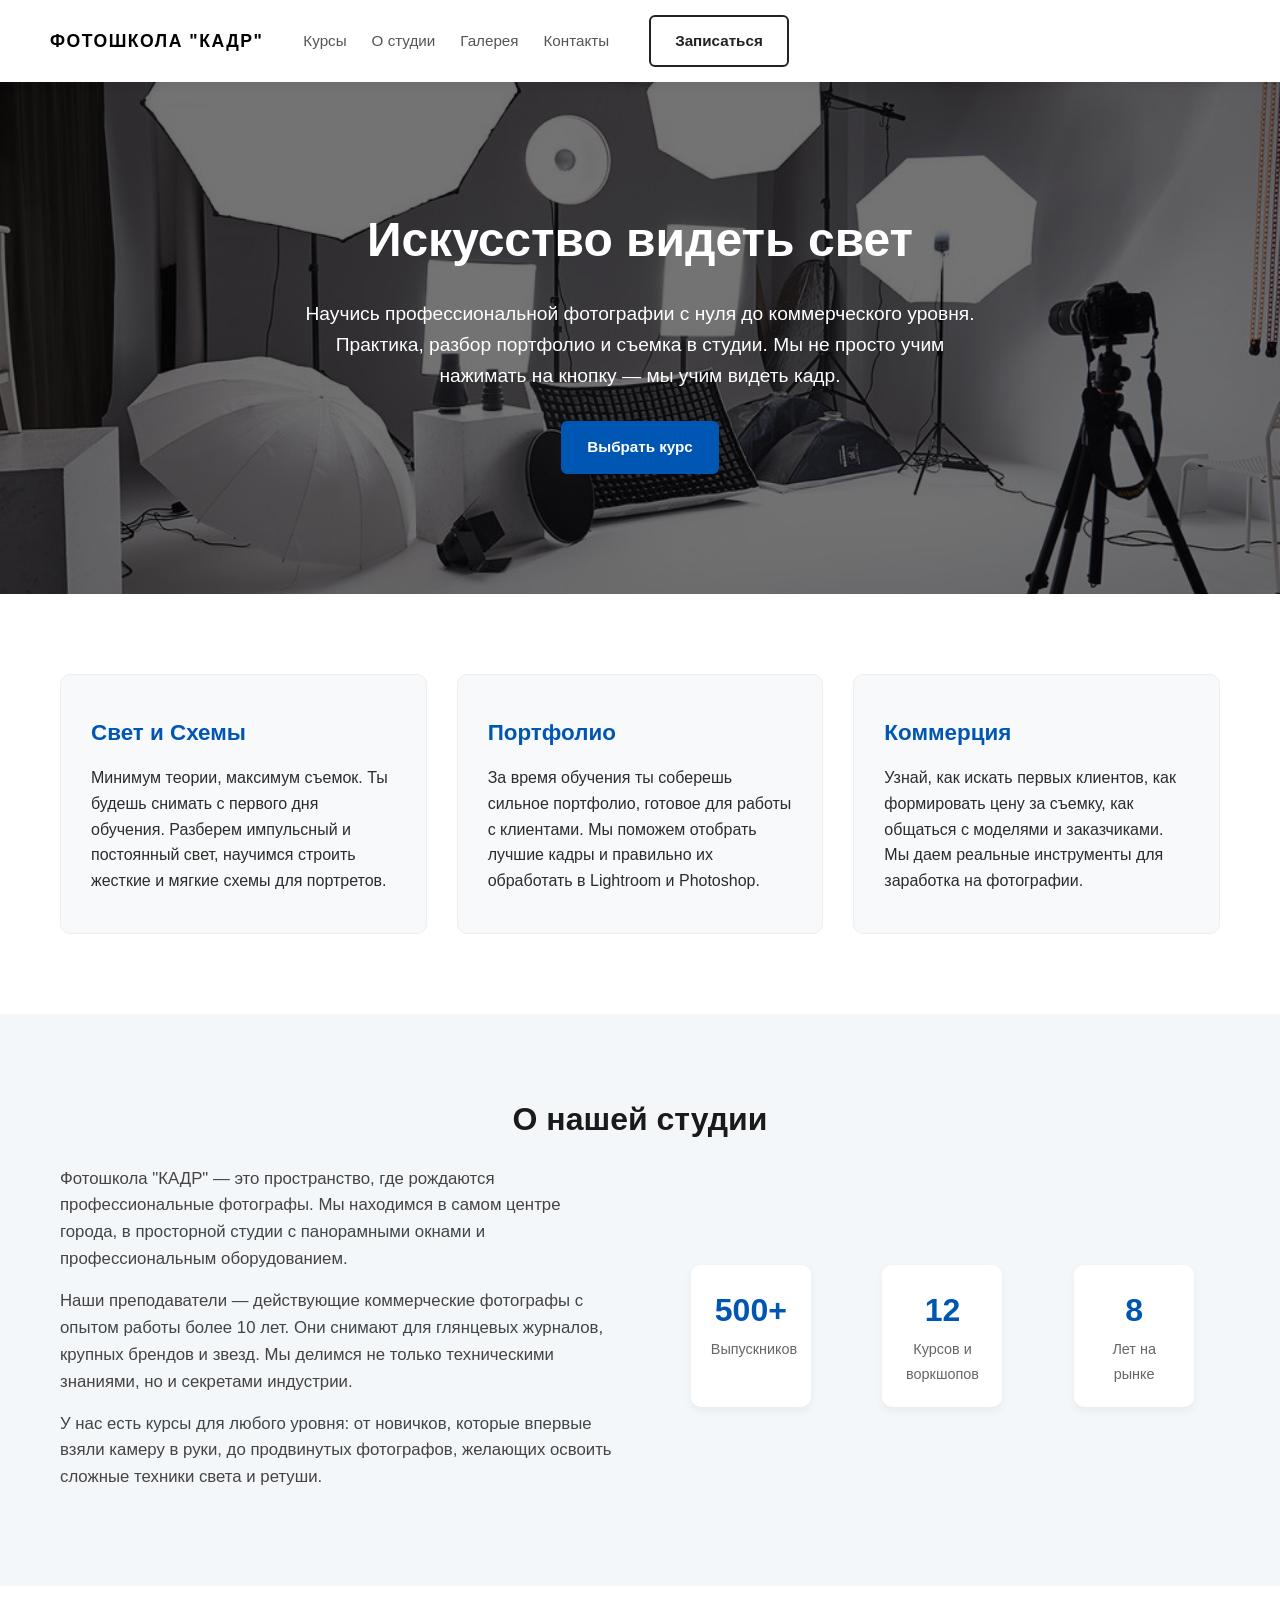
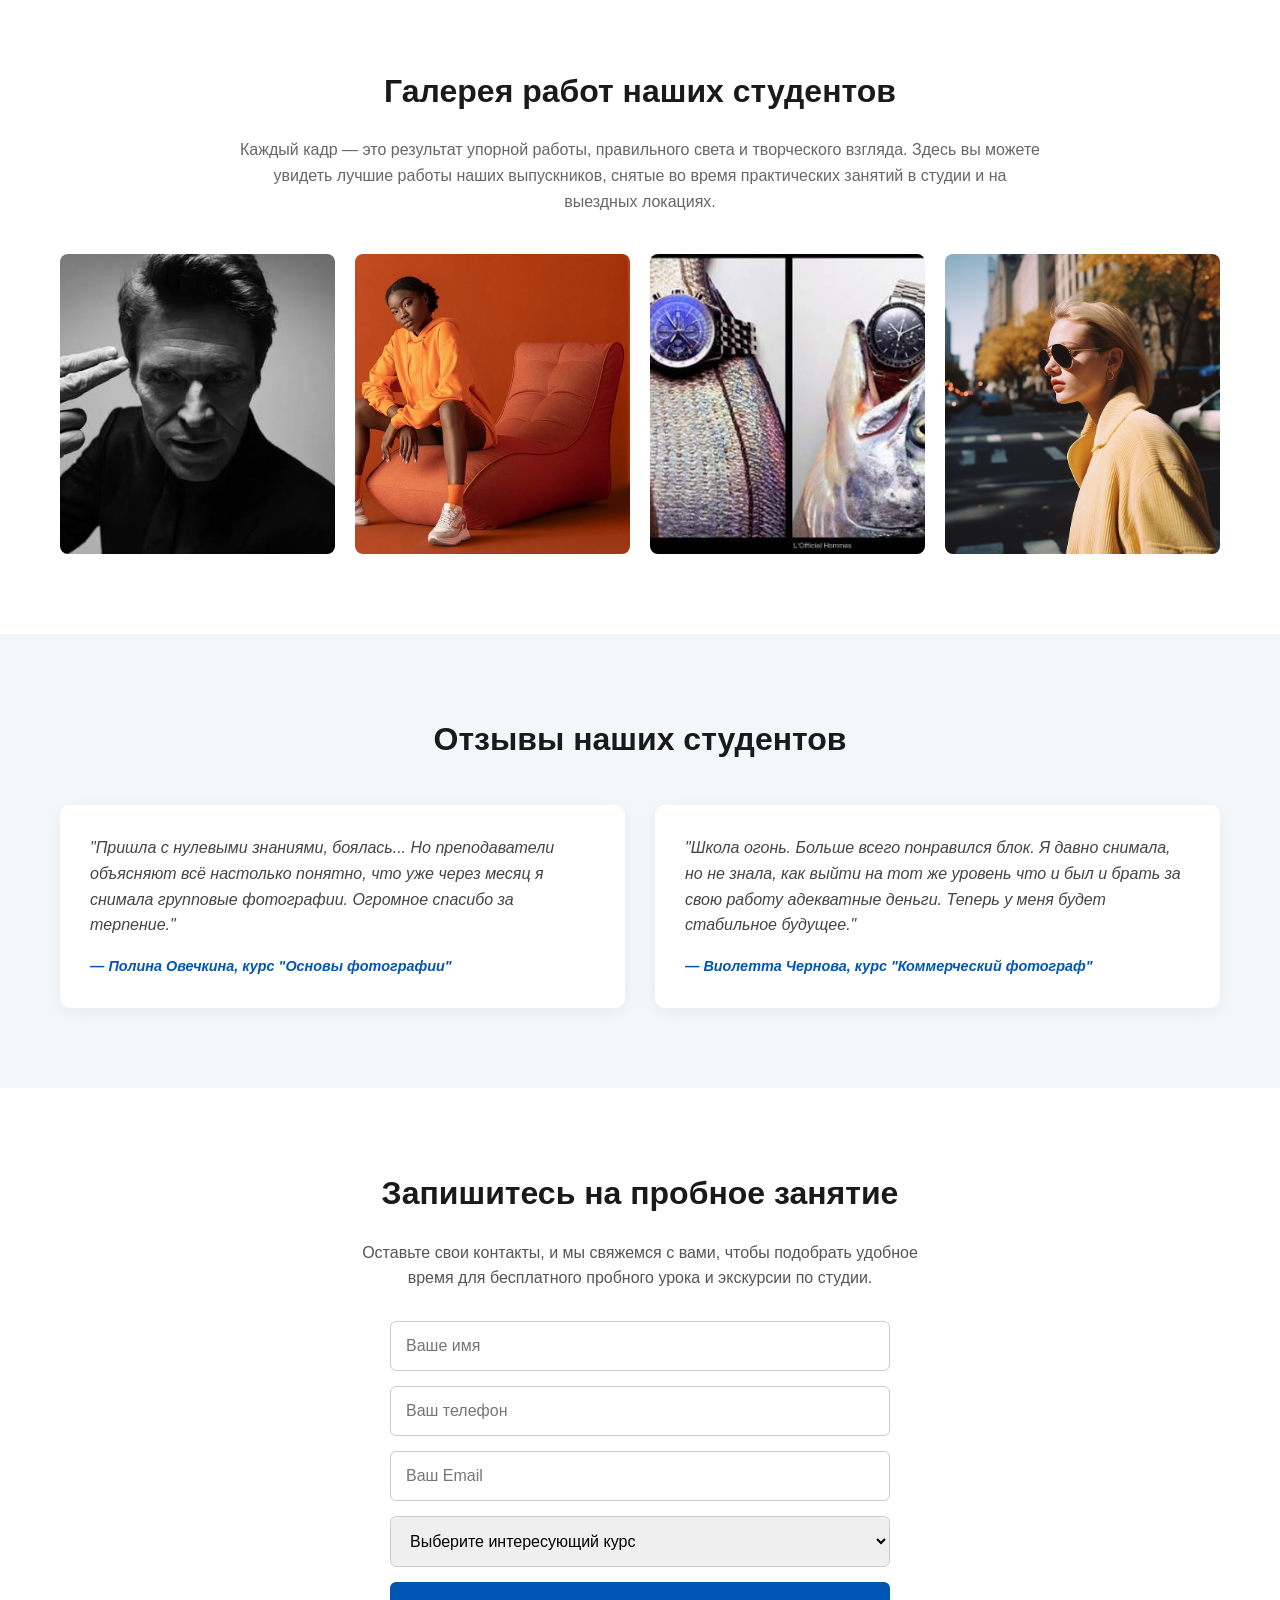
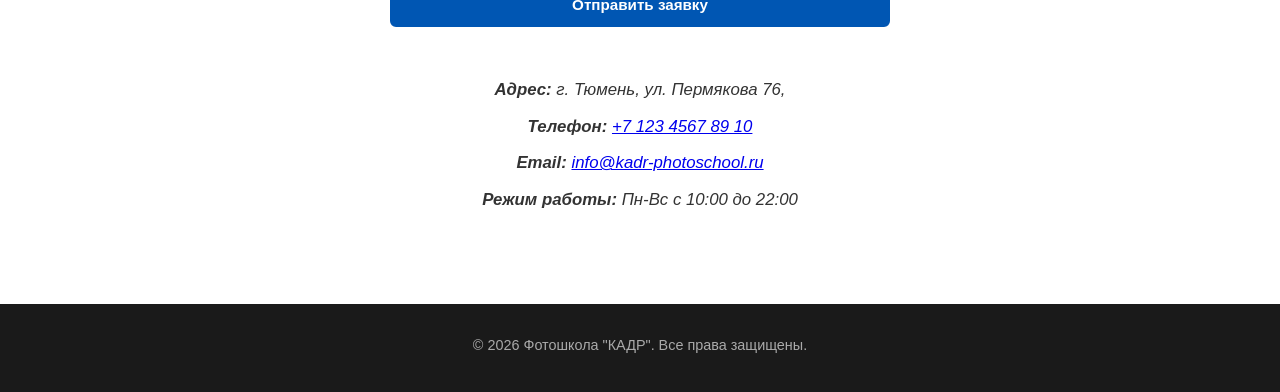
==== index.html @ 3275c837 "Add files via upload" ====
<!DOCTYPE html>
<html lang="ru">
<head>
    <meta charset="UTF-8">
    <meta name="viewport" content="width=device-width, initial-scale=1.0">

    <!--№1: Расширен title-->
    <title>Фотошкола КАДР в Тюмени | Курсы фотографии с нуля до профи</title>
    <!--№2: Добавлено meta-описание-->
    <meta name="description" content="Фотошкола КАДР — обучение фотографии с нуля: свет, портрет, коммерческая съемка. Практика с первого дня, портфолио, 500+ выпускников.">
    <!--№3: Добавлены ключевые слова -->
    <meta name="keywords" content="фотошкола, курсы фотографии, обучение фотографии, Тюмень, портретная съемка, коммерческая фотография">
    <!--№4: теги для красивого превью при репосте -->
    <meta property="og:title" content="Фотошкола КАДР | Обучение фотографии">
    <meta property="og:description" content="Научись профессиональной фотографии с нуля до коммерческого уровня.">
    <meta property="og:image" content="image/photo_studio1.jpg">
    <meta property="og:type" content="website">

    <link rel="stylesheet" href="style.css">
</head>
<body>

    <!--№5: header заменён на тег <header> -->
    <header class="header">
        <div class="napkatext">
            <p>Фотошкола "КАДР"</p>

            <!--№6: добавлен aria-label для навигации-->
            <nav class="nav" aria-label="Основная навигация">
                <a href="#courses">Курсы</a>
                <a href="#about">О студии</a>
                <a href="#gallery">Галерея</a>
                <a href="#contacts">Контакты</a>
            </nav>
            <a href="#signup" class="btn btn-outline">Записаться</a>
        </div>
    </header>
    <!--№7: секция hero переименована в <main> через отдельный тег ниже -->
        <!--№9: текст стал виден на фоне картинки-->
        <!--№10: вместо обычного фона добавили картинку фотостудии с затемнением-->
    <section class="telotext hero">
    <div class="container hero-content">
        <h1>Искусство видеть свет</h1>
        <p>Научись профессиональной фотографии с нуля до коммерческого уровня. Практика, разбор портфолио и съемка в студии. Мы не просто учим нажимать на кнопку — мы учим видеть кадр.</p>
        <a href="#courses" class="btn btn-primary" aria-label="Перейти к выбору курса">Выбрать курс</a>
    </div>
</section>

    <!--№11: добавлен тег <main> для основного контента-->
    <main>

    <section class="features">
        <div class="container grid-3">
            <div class="feature-card">
                <h3>Свет и Схемы</h3>
                <p>Минимум теории, максимум съемок. Ты будешь снимать с первого дня обучения. Разберем импульсный и постоянный свет, научимся строить жесткие и мягкие схемы для портретов.</p>
            </div>
            <div class="feature-card">
                <h3>Портфолио</h3>
                <p>За время обучения ты соберешь сильное портфолио, готовое для работы с клиентами. Мы поможем отобрать лучшие кадры и правильно их обработать в Lightroom и Photoshop.</p>
            </div>
            <div class="feature-card">
                <h3>Коммерция</h3>
                <p>Узнай, как искать первых клиентов, как формировать цену за съемку, как общаться с моделями и заказчиками. Мы даем реальные инструменты для заработка на фотографии.</p>
            </div>
        </div>
    </section>

    <section class="about" id="about">
        <div class="container">
            <h2>О нашей студии</h2>
            <div class="about-content">
                <div class="about-text">
                    <p>Фотошкола "КАДР" — это пространство, где рождаются профессиональные фотографы. Мы находимся в самом центре города, в просторной студии с панорамными окнами и профессиональным оборудованием.</p>
                    <p>Наши преподаватели — действующие коммерческие фотографы с опытом работы более 10 лет. Они снимают для глянцевых журналов, крупных брендов и звезд. Мы делимся не только техническими знаниями, но и секретами индустрии.</p>
                    <p>У нас есть курсы для любого уровня: от новичков, которые впервые взяли камеру в руки, до продвинутых фотографов, желающих освоить сложные техники света и ретуши.</p>
                </div>
                <div class="about-stats">
                    <div class="stat-item">
                        <span class="stat-number">500+</span>
                        <span class="stat-label">Выпускников</span>
                    </div>
                    <div class="stat-item">
                        <span class="stat-number">12</span>
                        <span class="stat-label">Курсов и воркшопов</span>
                    </div>
                    <div class="stat-item">
                        <span class="stat-number">8</span>
                        <span class="stat-label">Лет на рынке</span>
                    </div>
                </div>
            </div>
        </div>
    </section>

    <section class="gallery" id="gallery">
        <div class="container">
            <h2>Галерея работ наших студентов</h2>
            <p class="gallery-subtitle">Каждый кадр — это результат упорной работы, правильного света и творческого взгляда. Здесь вы можете увидеть лучшие работы наших выпускников, снятые во время практических занятий в студии и на выездных локациях.</p>
            <div class="gallery-grid">

                <!--№12: всем изображениям галереи добавлены loading="lazy" и размеры -->
                <div class="gallery-item">
                    <img src="image/defo.jpg" alt="Портрет" loading="lazy" width="400" height="400">
                </div>
                <div class="gallery-item">
                    <img src="image/fashion.jpeg" alt="Фэшн" loading="lazy" width="400" height="400">
                </div>
                <div class="gallery-item">
                    <img src="image/clock.jpg" alt="Предметка" loading="lazy" width="400" height="400">
                </div>
                <div class="gallery-item">
                    <img src="image/women.jpg" alt="Репортаж" loading="lazy" width="400" height="400">
                </div>
            </div>
        </div>
    </section>

    <section class="reviews">
        <div class="container">
            <h2>Отзывы наших студентов</h2>
            <div class="reviews-grid">

                <!--№13: отзывы обёрнуты в семантический <blockquote> + <cite> -->
                <blockquote class="review-card">
                    <p class="review-text">"Пришла с нулевыми знаниями, боялась... Но преподаватели объясняют всё настолько понятно, что уже через месяц я снимала групповые фотографии. Огромное спасибо за терпение."</p>
                    <cite class="review-author">— Полина Овечкина, курс "Основы фотографии"</cite>
                </blockquote>
                <blockquote class="review-card">
                    <p class="review-text">"Школа огонь. Больше всего понравился блок. Я давно снимала, но не знала, как выйти на тот же уровень что и был и брать за свою работу адекватные деньги. Теперь у меня будет стабильное будущее."</p>
                    <cite class="review-author">— Виолетта Чернова, курс "Коммерческий фотограф"</cite>
                </blockquote>
            </div>
        </div>
    </section>

    <section class="contacts" id="contacts">
        <div class="container">
            <h2>Запишитесь на пробное занятие</h2>
            <p>Оставьте свои контакты, и мы свяжемся с вами, чтобы подобрать удобное время для бесплатного пробного урока и экскурсии по студии.</p>

            <!--№14: у формы добавлен атрибут action и метод, а также name для полей -->
            <form class="signup-form" id="signup" action="#" method="post">
                <input type="text" name="name" placeholder="Ваше имя" required>
                <input type="tel" name="phone" placeholder="Ваш телефон" required>
                <input type="email" name="email" placeholder="Ваш Email" required>
                <select name="course">
                    <option value="">Выберите интересующий курс</option>
                    <option value="base">Основы фотографии</option>
                    <option value="portrait">Портретная съемка</option>
                    <option value="commercial">Коммерческая фотография</option>
                </select>
                <button type="submit" class="btn btn-primary">Отправить заявку</button>
            </form>

            <!--№15: контактная информация обёрнута в <address> -->
            <address class="contact-info">
                <p><strong>Адрес:</strong> г. Тюмень, ул. Пермякова 76,</p>
                <p><strong>Телефон:</strong> <a href="tel:+71234567890">+7 123 4567 89 10</a></p>
                <p><strong>Email:</strong> <a href="mailto:info@kadr-photoschool.ru">info@kadr-photoschool.ru</a></p>
                <p><strong>Режим работы:</strong> Пн-Вс с 10:00 до 22:00</p>
            </address>
        </div>
    </section>

    </main>

    <footer class="footer">
        <div class="container">
            <p>© 2026 Фотошкола "КАДР". Все права защищены.</p>
        </div>
    </footer>
</body>
</html>
---- style.css ----
* {
    margin: 0;
    padding: 0;
    box-sizing: border-box;
    font-family: 'Segoe UI', Tahoma, Geneva, Verdana, sans-serif;
}

body {
    background-color: #fcfcfc;
    color: #2c2c2c;
    line-height: 1.6;
}

.container {
    max-width: 1200px;
    margin: 0 auto;
    padding: 0 20px;
}

h2 {
    font-size: 2rem;
    margin-bottom: 20px;
    text-align: center;
    color: #1a1a1a;
}

.header {
    display: flex;
    justify-content: space-between;
    align-items: center;
    padding: 15px 50px;
    background-color: #ffffff;
    box-shadow: 0 2px 10px rgba(0,0,0,0.08);
    position: sticky;
    top: 0;
    z-index: 100;
}

.napkatext {
    display: flex;
    align-items: center;
    gap: 40px;
}

.napkatext p {
    font-weight: 700;
    font-size: 1.1rem;
    text-transform: uppercase;
    letter-spacing: 1.5px;
    color: #000;
}

.nav {
    display: flex;
    gap: 25px;
}

.nav a {
    text-decoration: none;
    color: #555;
    font-size: 0.95rem;
    font-weight: 500;
    transition: color 0.3s;
}

.nav a:hover {
    color: #000;
}

.header-img-container {
    display: flex;
    align-items: center;
    justify-content: flex-end;
}

.header-img-container img {
    width: 260px;        
    height: auto;
    border-radius: 8px;
    object-fit: cover;
    display: block;
}

.btn {
    display: inline-block;
    padding: 12px 24px;
    text-decoration: none;
    border-radius: 6px;
    font-weight: 600;
    font-size: 0.95rem;
    transition: all 0.3s ease;
    cursor: pointer;
    border: none;
}

.btn-outline {
    border: 2px solid #222;
    color: #222;
    background: transparent;
}

.btn-outline:hover {
    background: #222;
    color: #fff;
}

.btn-primary {
    background: #0056b3;
    color: #fff;
    border: 2px solid #0056b3;
}

.btn-primary:hover {
    background: #003d82;
    border-color: #003d82;
}

.telotext {
    padding: 100px 20px;
    text-align: center;
    background: linear-gradient(rgba(0,0,0,0.6), rgba(0,0,0,0.6)), url('') no-repeat center center/cover;
    color: #fff;
}

.telotext.hero {
    position: relative;
    min-height: 500px;
    display: flex;
    align-items: center;
    justify-content: center;
    text-align: center;
    color: #fff;

    background-image: url('image/photo_studio1.jpg');
    background-size: cover;
    background-position: center;
    background-repeat: no-repeat;
    background-color: #555;
}

.hero-content h1 {
    font-size: 3rem;
    margin-bottom: 20px;
    font-weight: 800;
}

.hero-content p {
    font-size: 1.2rem;
    margin-bottom: 30px;
    max-width: 700px;
    margin-left: auto;
    margin-right: auto;
    color: #fff;
}

.features {
    padding: 80px 20px;
    background-color: #ffffff;
}

.grid-3 {
    display: grid;
    grid-template-columns: repeat(auto-fit, minmax(300px, 1fr));
    gap: 30px;
}

.feature-card {
    padding: 40px 30px;
    background: #f8f9fa;
    border-radius: 10px;
    border: 1px solid #eee;
    transition: transform 0.3s;
}

.feature-card:hover {
    transform: translateY(-5px);
    box-shadow: 0 10px 20px rgba(0,0,0,0.05);
}

.feature-card h3 {
    margin-bottom: 15px;
    font-size: 1.4rem;
    color: #0056b3;
}

.about {
    padding: 80px 20px;
    background-color: #f4f7f9;
}

.about-content {
    display: flex;
    gap: 50px;
    align-items: center;
    flex-wrap: wrap;
}

.about-text {
    flex: 1;
    min-width: 300px;
}

.about-text p {
    margin-bottom: 15px;
    font-size: 1.05rem;
    color: #444;
}

.about-stats {
    flex: 1;
    min-width: 300px;
    display: flex;
    justify-content: space-around;
    flex-wrap: wrap;
    gap: 20px;
}

.stat-item {
    text-align: center;
    background: #fff;
    padding: 20px;
    border-radius: 10px;
    box-shadow: 0 4px 10px rgba(0,0,0,0.05);
    width: 120px;
}

.stat-number {
    display: block;
    font-size: 2rem;
    font-weight: 800;
    color: #0056b3;
}

.stat-label {
    font-size: 0.9rem;
    color: #666;
}

.gallery {
    padding: 80px 20px;
    background-color: #fff;
}

.gallery-subtitle {
    text-align: center;
    max-width: 800px;
    margin: 0 auto 40px auto;
    color: #666;
}

.gallery-grid {
    display: grid;
    grid-template-columns: repeat(auto-fit, minmax(250px, 1fr));
    gap: 20px;
}

.gallery-item {
    width: 100%;
    height: 300px;         
    overflow: hidden;
    border-radius: 8px;
}

.gallery-item img {
    width: 100%;
    height: 100%;
    object-fit: cover;      
    object-position: center;
    display: block;
    transition: transform 0.4s ease;
}

.gallery-item:hover img {
    transform: scale(1.05); 
}

.reviews {
    padding: 80px 20px;
    background-color: #f4f7f9;
}

.reviews-grid {
    display: grid;
    grid-template-columns: repeat(auto-fit, minmax(350px, 1fr));
    gap: 30px;
    margin-top: 40px;
}

.review-card {
    background: #fff;
    padding: 30px;
    border-radius: 10px;
    box-shadow: 0 4px 15px rgba(0,0,0,0.05);
}

.review-text {
    font-style: italic;
    margin-bottom: 15px;
    color: #444;
}

.review-author {
    font-weight: bold;
    color: #0056b3;
    font-size: 0.9rem;
}

.contacts {
    padding: 80px 20px;
    background-color: #fff;
    text-align: center;
}

.contacts p {
    max-width: 600px;
    margin: 0 auto 30px auto;
    color: #555;
}

.signup-form {
    max-width: 500px;
    margin: 0 auto 50px auto;
    display: flex;
    flex-direction: column;
    gap: 15px;
}

.signup-form input,
.signup-form select {
    padding: 15px;
    border: 1px solid #ccc;
    border-radius: 6px;
    font-size: 1rem;
    outline: none;
}

.signup-form input:focus,
.signup-form select:focus {
    border-color: #0056b3;
}

.contact-info p {
    margin-bottom: 10px;
    font-size: 1.05rem;
    color: #333;
}

.footer {
    background-color: #1a1a1a;
    color: #aaa;
    padding: 30px 20px;
    text-align: center;
    font-size: 0.9rem;
}

.footer p {
    margin-bottom: 5px;
}

@media (max-width: 768px) {
    .header {
        flex-direction: column;
        padding: 15px;
        gap: 15px;
    }
    .napkatext {
        flex-direction: column;
        gap: 15px;
    }
    .nav {
        flex-wrap: wrap;
        justify-content: center;
    }
    .hero-content h1 {
        font-size: 2rem;
    }
    .about-content {
        flex-direction: column;
    }
}

.telotext.hero::before {
    content: "";
    position: absolute;
    inset: 0;
    background: rgba(0, 0, 0, 0.55);
    z-index: 1;
}

.telotext.hero .hero-content {
    position: relative;
    z-index: 2;
    max-width: 800px;
    padding: 20px;
}
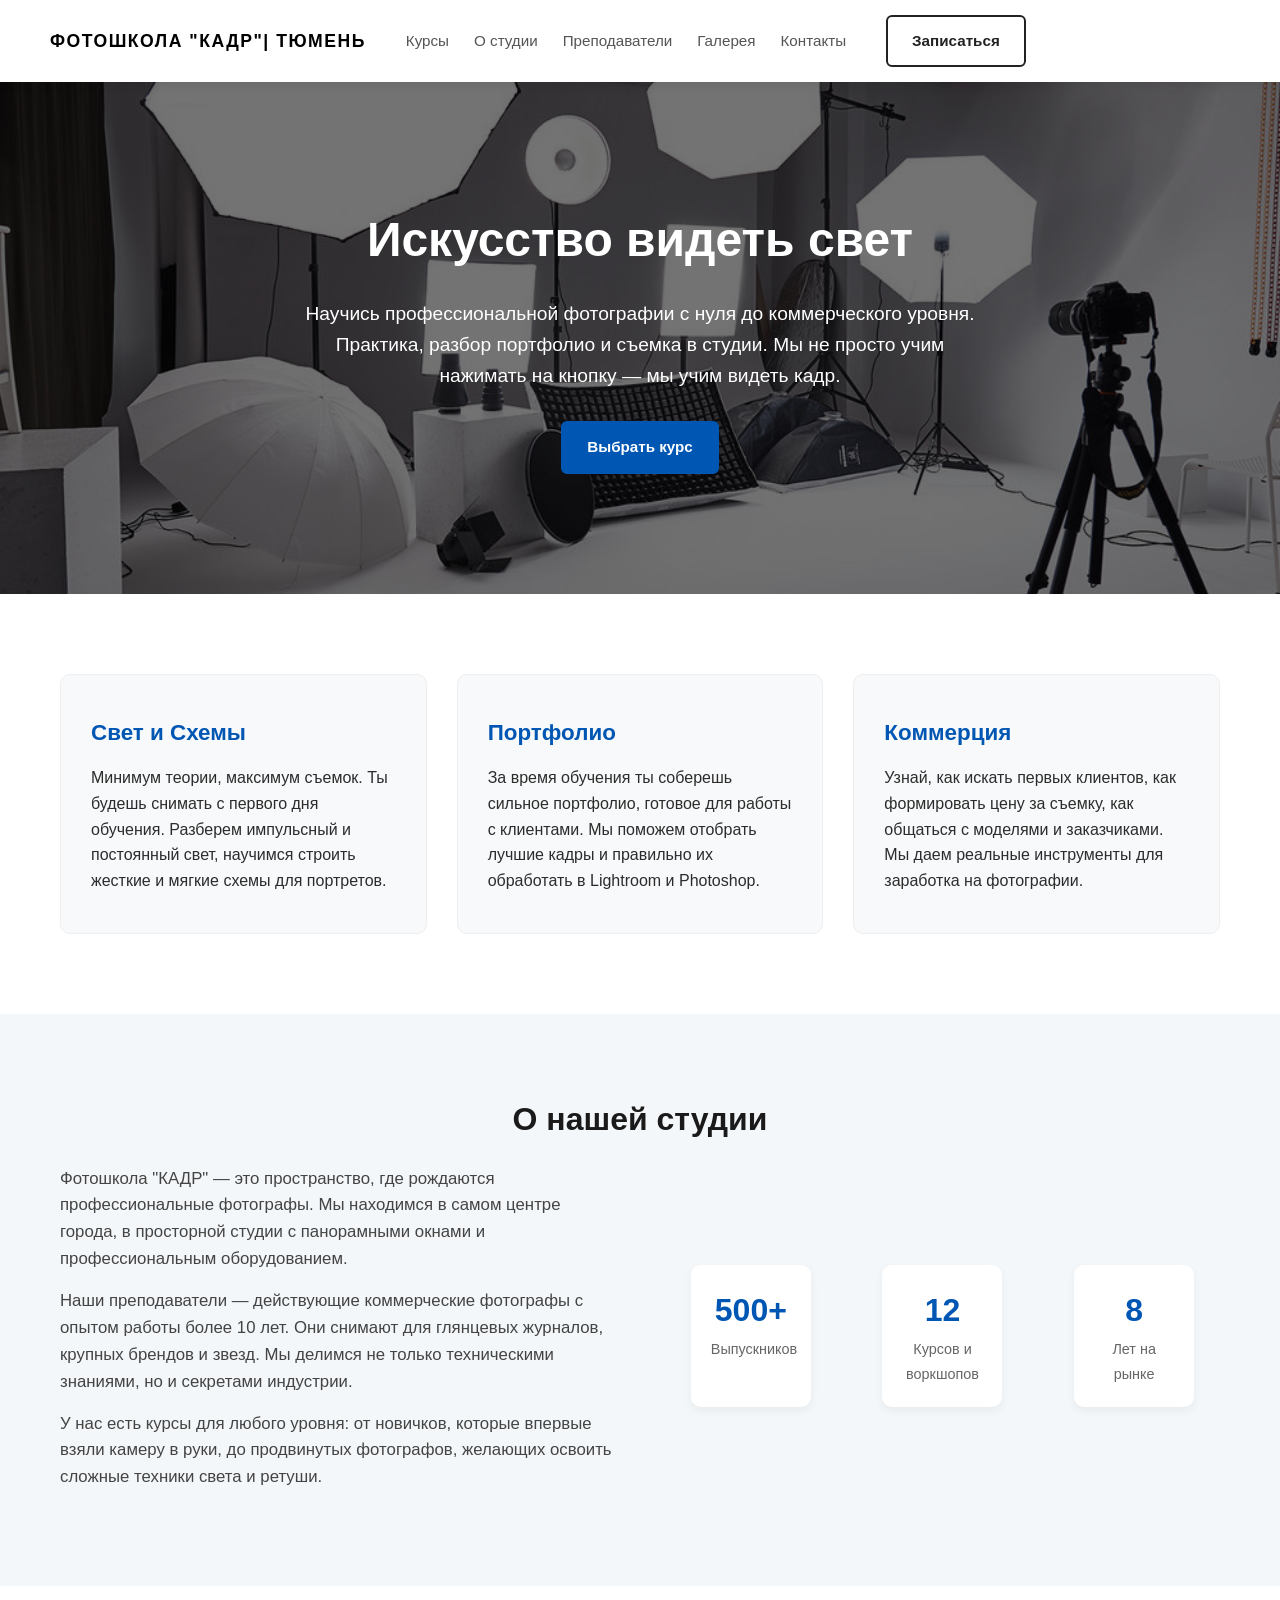
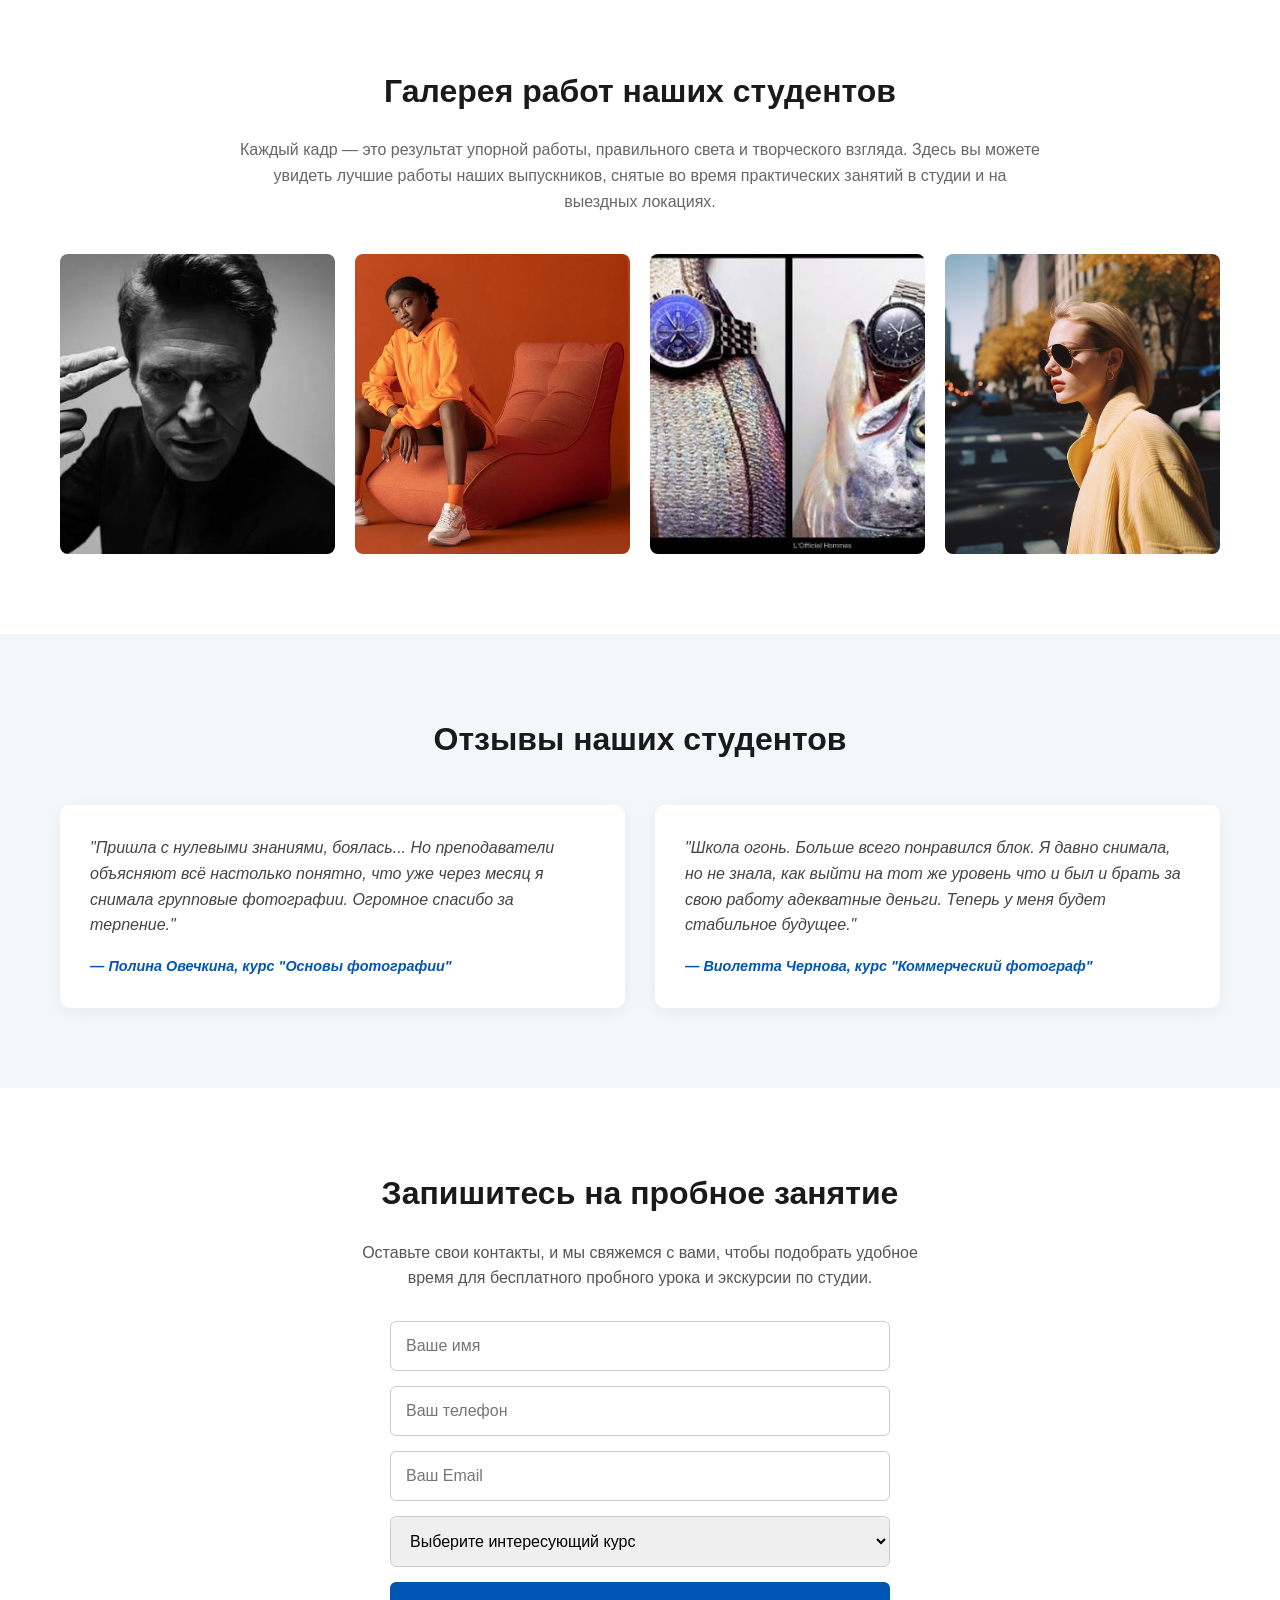
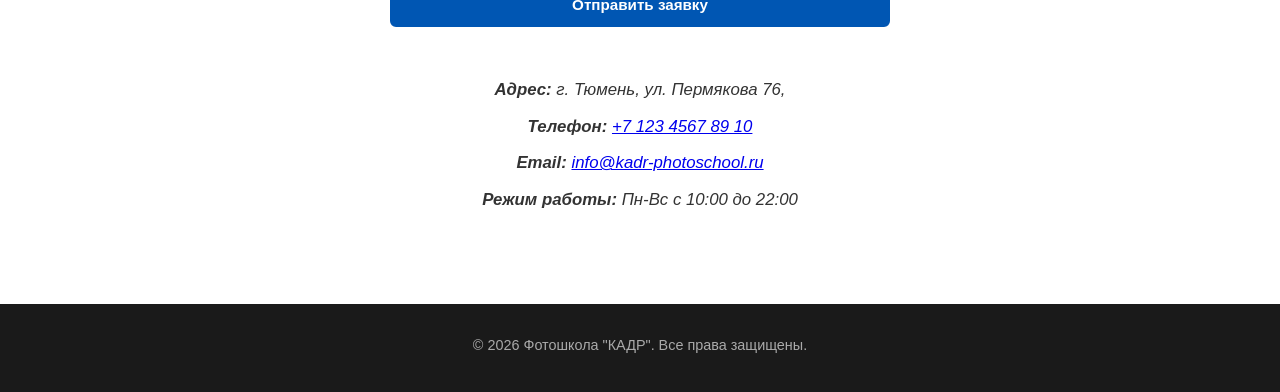
==== commit d2ed65be: "Update index.html Изменено меню и заголовок сайта" ====
--- a/index.html
+++ b/index.html
@@ -5,7 +5,7 @@
     <meta name="viewport" content="width=device-width, initial-scale=1.0">
 
     <!--№1: Расширен title-->
-    <title>Фотошкола КАДР в Тюмени | Курсы фотографии с нуля до профи</title>
+    <title>Фотошкола КАДР|Тюмень|Курсы фотографии с нуля до профи</title>
     <!--№2: Добавлено meta-описание-->
     <meta name="description" content="Фотошкола КАДР — обучение фотографии с нуля: свет, портрет, коммерческая съемка. Практика с первого дня, портфолио, 500+ выпускников.">
     <!--№3: Добавлены ключевые слова -->
@@ -23,12 +23,13 @@
     <!--№5: header заменён на тег <header> -->
     <header class="header">
         <div class="napkatext">
-            <p>Фотошкола "КАДР"</p>
+            <p>Фотошкола "КАДР"| Тюмень </p>
 
             <!--№6: добавлен aria-label для навигации-->
             <nav class="nav" aria-label="Основная навигация">
                 <a href="#courses">Курсы</a>
                 <a href="#about">О студии</a>
+                <a href="#teachers">Преподаватели</a>
                 <a href="#gallery">Галерея</a>
                 <a href="#contacts">Контакты</a>
             </nav>
@@ -171,4 +172,4 @@
         </div>
     </footer>
 </body>
-</html>+</html>
